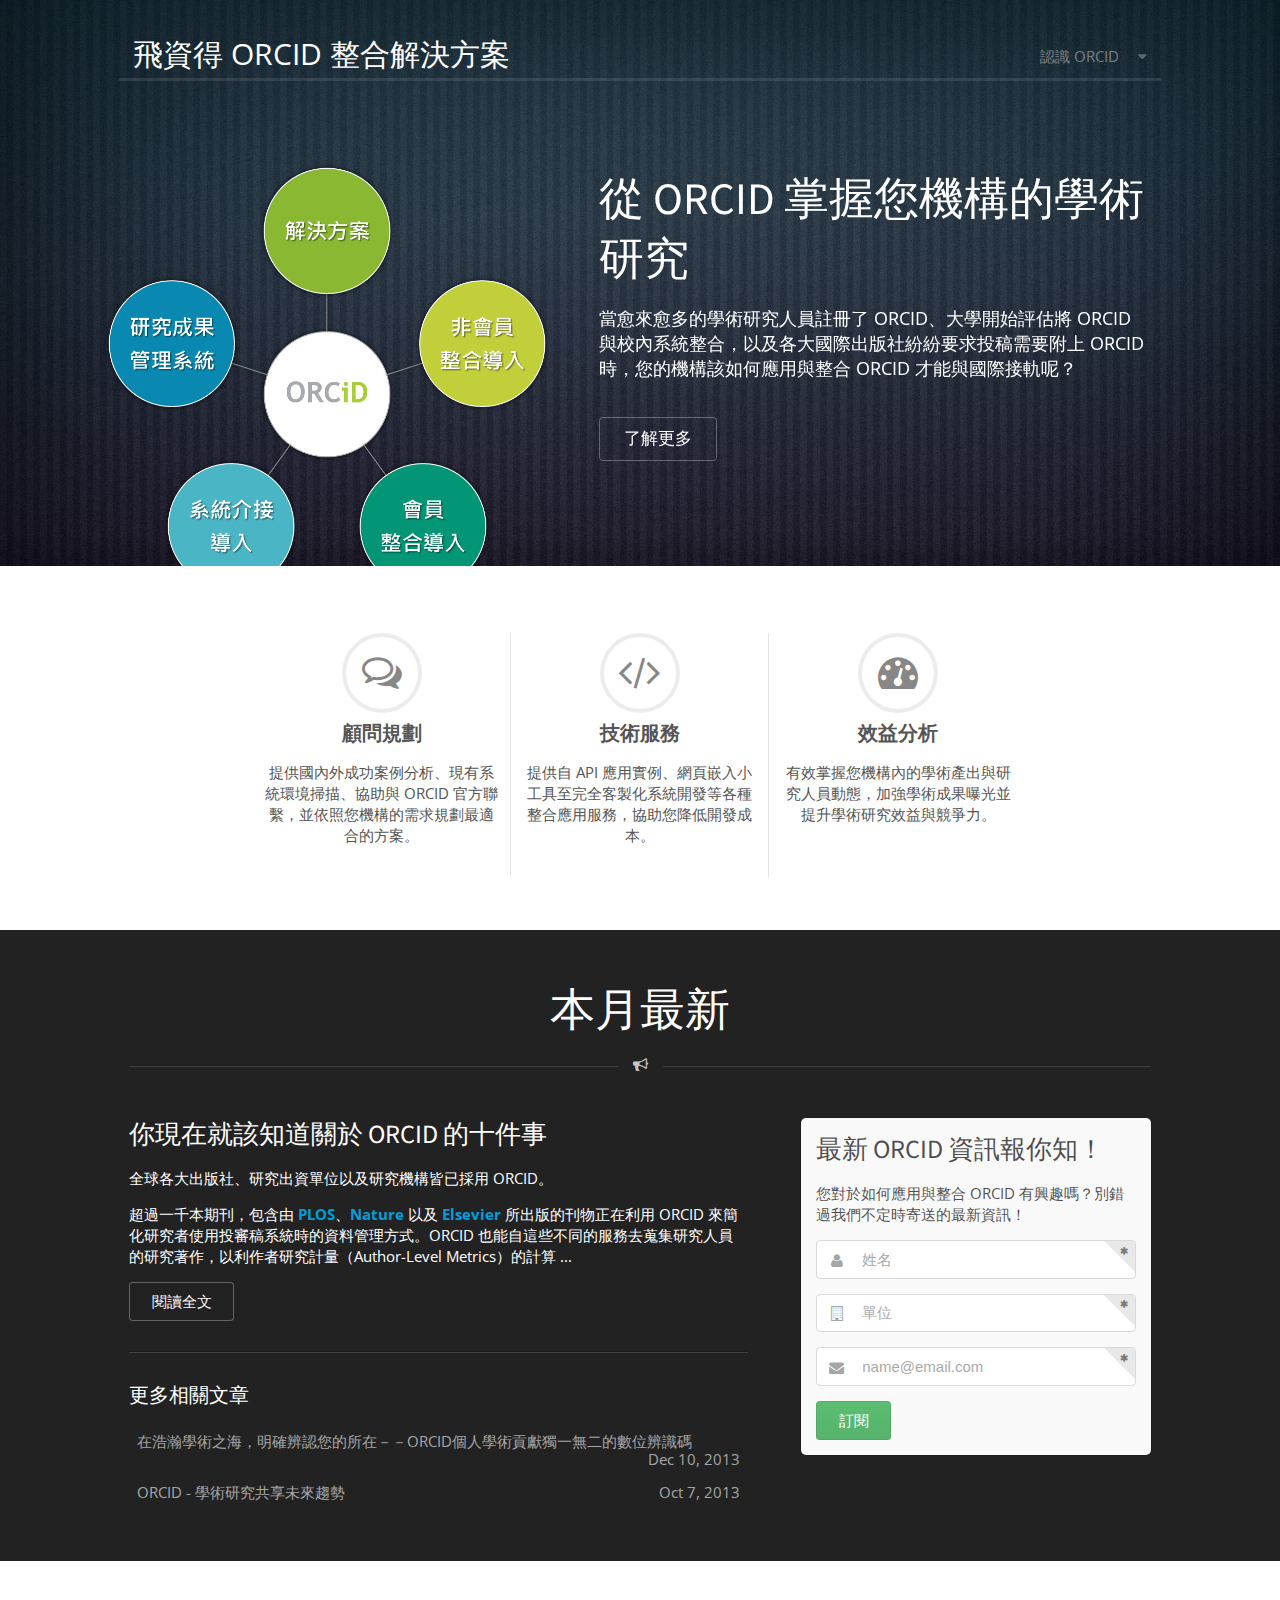
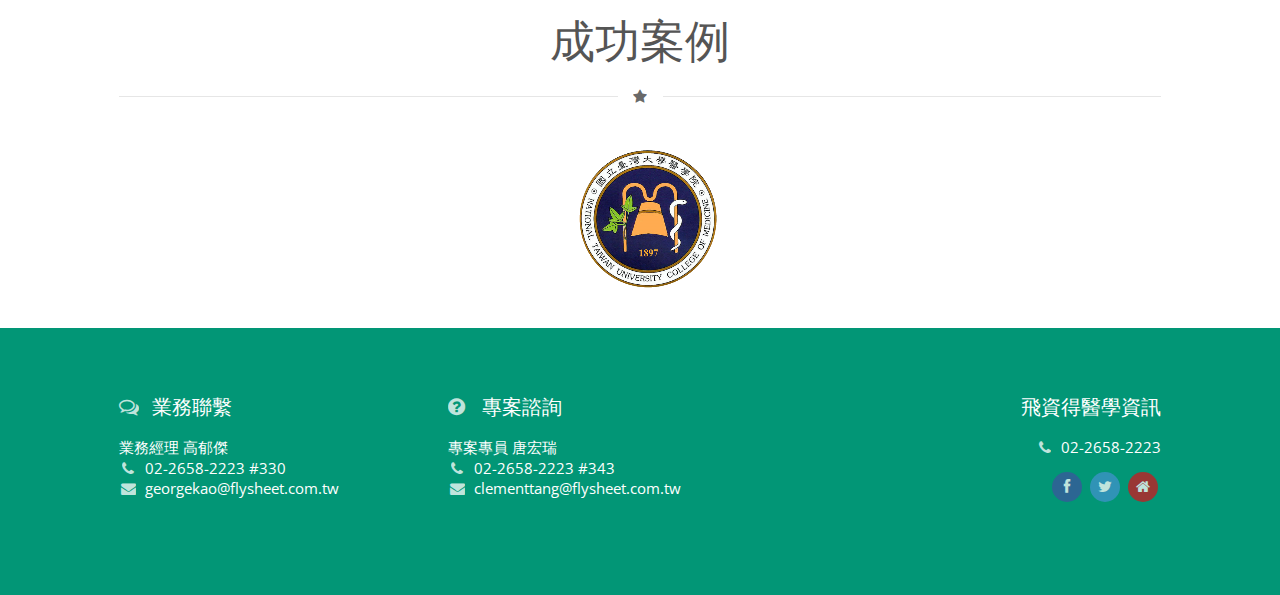
==== index.html @ cbe9beba "FlyMed ORCID Website v0.3.3" ====
<!DOCTYPE html>
<html>

<head>
<!-- Standard Meta -->
<meta charset="utf-8" />
<meta http-equiv="X-UA-Compatible" content="IE=edge,chrome=1" />
<meta name="viewport" content="width=device-width, initial-scale=1.0, maximum-scale=1.0">

<!-- Site Properities -->
<title>飛資得 ORCID 整合解決方案 | 飛資得醫學資訊</title>
<meta name="description" content="飛資得醫學提供輔導顧問與解決方案協助您的單位機構導入 ORCID，現在就與我們連繫！" />

<!-- Web Font -->
<link href='http://fonts.googleapis.com/css?family=Source+Sans+Pro:400,700|Open+Sans:300italic,400,300,700' rel='stylesheet' type='text/css'>

<!-- Styles -->
<link rel="stylesheet" type="text/css" href="css/semantic.css">
<link rel="stylesheet" type="text/css" href="css/homepage.css">

<!-- Javascript -->
<script src="http://cdnjs.cloudflare.com/ajax/libs/jquery/2.0.3/jquery.js"></script>
<script src="script/semantic.js"></script>
<script src="script/homepage.js"></script>
<script src="script/jquery.localScroll.min.js"></script>
<script src="script/jquery.scrollTo.min.js"></script>

<!-- Social Sharing Meta
================================================== -->
<!-- Schema.org markup for Google+ -->
<meta itemprop="name" content="首頁 - 飛資得 ORCID 整合解決方案 | 飛資得醫學資訊">
<meta itemprop="description" content="飛資得醫學提供輔導顧問與解決方案協助您的單位機構導入 ORCID，現在就與我們連繫！">
<meta itemprop="image" content="images/bg.jpg">

<!-- Twitter Card data -->
<meta name="twitter:card" content="summary">
<meta name="twitter:site" content="@FlysheetORCID">
<meta name="twitter:creator" content="@FlysheetMed">
<meta name="twitter:title" content="首頁 - 飛資得 ORCID 整合解決方案 | 飛資得醫學資訊">
<meta name="twitter:description" content="飛資得醫學提供輔導顧問與解決方案協助您的單位機構導入 ORCID，現在就與我們連繫！"><!-- 200 字元 -->
<meta name="twitter:image" content="images/bg.jpg">

<!-- Open Graph data -->
<meta property="og:title" content="首頁 - 飛資得 ORCID 整合解決方案 | 飛資得醫學資訊" />
<meta property="og:type" content="website" />
<meta property="og:url" content="http://http://orcid.flysheetmed.info/" />
<meta property="og:image" content="images/bg.jpg" />
<meta property="og:description" content="飛資得醫學提供輔導顧問與解決方案協助您的單位機構導入 ORCID，現在就與我們連繫！" />
<meta property="og:site_name" content="飛資得 ORCID 整合解決方案 | 飛資得醫學資訊" />
<meta property="profile:first_name" content="" />
<meta property="profile:last_name" content="" />
<meta property="fb:admins" content="" />

</head>

<body id="home">

	<!-- Top Section / Start -->
	<div class="ui inverted page grid masthead segment">
		<div class="column">

			<!-- Top Menu / Start -->
			<div class="inverted secondary pointing ui menu">

				<!-- Title -->
				<div class="header item"><h1>飛資得 ORCID 整合解決方案</h1></div>

				<!-- Menu / Start -->
				<div class="right menu">

					<!-- Mobile Menu -->
					<div class="ui top right pointing mobile dropdown link item">
					選單
						<i class="dropdown icon"></i>
						<div class="menu">
							<a class="item">Classes</a>
							<a class="item">Cocktail Hours</a>
							<a class="item">Community</a>
						</div>
					</div>

					<!-- Desktop Menu -->
					<!-- <a class="item">我們的服務</a> -->
					<!-- <a class="item">成功案例</a> -->

					<div class="ui dropdown link item">
					認識 ORCID
						<i class="dropdown icon"></i>
						<div class="menu">
							<a class="item" href="http://orcid.org/about/what-is-orcid">何謂 ORCID</a>
							<a class="item" href="http://orcid.org/about/community">ORCID 社群</a>
							<a class="item" href="http://orcid.org/about/membership">會員與服務</a>
							<a class="item" href="http://orcid.org/about/news">新聞</a>
							<a class="item" href="http://orcid.org/about/events">活動</a>
						</div>
					</div>
				</div>
				<!-- Menu / End -->

			</div>
			<!-- Top Menu / End -->

			<!-- Banner Image -->
			<img src="images/ORCID-FlyMed-Services.png" class="ui large image">

			<!-- Banner / Start -->
			<div class="ui hidden transition information">

				<!-- Banner Title -->
				<h1 class="ui inverted header">從 ORCID 掌握您機構的學術研究</h1>

				<!-- Banner Text -->
				<p>當愈來愈多的學術研究人員註冊了 ORCID、大學開始評估將 ORCID 與校內系統整合，以及各大國際出版社紛紛要求投稿需要附上 ORCID 時，您的機構該如何應用與整合 ORCID 才能與國際接軌呢？</p>
			
				<!-- Banner Button / Start -->
				<a href="#signup-section">
					<div class="large basic inverted animated fade ui button">
						<div class="visible content">了解更多</div>
						<div class="hidden content">本月最新</div>
					</div>
				</a>
				<!-- Banner Button / End -->

			</div>
			<!-- Banner / End -->

		</div>
	</div>
	<!-- Top Section / End -->

	<!-- Service Section / Start -->
	<div class="ui page grid overview segment">

		<!-- Empty Column for Layout -->
		<div class="ui two wide column"></div>

		<!-- Service Column / Start -->
		<div class="twelve wide column">
			<div class="ui three column center aligned stackable divided grid">

				<!-- Column 1 -->
				<div class="column">
					<div class="ui icon header">
						<i class="circular chat outline link icon"></i>
						顧問規劃 
					</div>
					<p>提供國內外成功案例分析、現有系統環境掃描、協助與 ORCID 官方聯繫，並依照您機構的需求規劃最適合的方案。</p>
					<!-- <p><a class="ui red right labeled icon button" href="#">案例分享 <i class="right long arrow icon"></i></a></p> -->
				</div>

				<!-- Column 2 -->
				<div class="column">
					<div class="ui icon header">
						<i class="circular code link icon"></i>
						技術服務
					</div>
					<p>提供自 API 應用實例、網頁嵌入小工具至完全客製化系統開發等各種整合應用服務，協助您降低開發成本。</p>
					<!-- <p><a class="ui red right labeled icon button" href="#">服務方案 <i class="right long arrow icon"></i></a></p> -->
				</div>

				<!-- Column 3 -->
				<div class="column">
					<div class="ui icon header">
						<i class="circular dashboard link icon"></i>
						效益分析
					</div>
					<p>有效掌握您機構內的學術產出與研究人員動態，加強學術成果曝光並提升學術研究效益與競爭力。</p>
					<!-- <p><a class="ui red right labeled icon button" href="#">檢視成果 <i class="right long arrow icon"></i></a></p> -->
				</div>

			</div>
		</div>
		<!-- Service Column / End -->
	</div>
	<!-- Service Section / End -->

	<!-- Signup Section / Started -->
	<div id="signup-section" class="ui inverted page grid stackable relaxed feature segment">

		<!-- Section Title -->
		<div class="row">
			<div class="column">
				<!-- Title -->
				<h1 class="center aligned ui header">本月最新</h1>
				<!-- Icon -->
				<div class="ui horizontal inverted divider"><i class="bullhorn inverted icon"></i></div>
			</div>
		</div>
		
		<!-- Section Content / Start -->
		<div class="row">

			<!-- Section Intro / Start -->
			<div class="ten wide column">

				<!-- Title -->
				<h2 class="ui header">你現在就該知道關於 ORCID 的十件事</h2>

				<!-- Text -->
				<p>全球各大出版社、研究出資單位以及研究機構皆已採用 ORCID。</p>
				<p>超過一千本期刊，包含由 <a href="http://blogs.plos.org/plos/2013/09/stay-unique-plos-introduces-orcid-identifiers/" alt="PLOS Blogs: Stay Unique – PLOS introduces ORCID Identifiers" title="PLOS Blogs: Stay Unique – PLOS introduces ORCID Identifiers" target="_blank">PLOS</a>、<a href="http://www.nature.com/press_releases/orcid.html" alt="Nature Publish Group: NPG integrates ORCID identifiers" title="Nature Publish Group: NPG integrates ORCID identifiers" target="_blank">Nature</a> 以及 <a href="http://www.elsevier.com/about/press-releases/science-and-technology/elsevier-joins-orcid-in-announcing-launch-of-orcid-registry" alt="Elsevier Press Release: Elsevier Joins ORCID in Announcing Launch of ORCID Registry" title="Elsevier Press Release: Elsevier Joins ORCID in Announcing Launch of ORCID Registry" target="_blank">Elsevier</a> 所出版的刊物正在利用 ORCID 來簡化研究者使用投審稿系統時的資料管理方式。ORCID 也能自這些不同的服務去蒐集研究人員的研究著作，以利作者研究計量（Author-Level Metrics）的計算 ...</p>

				<!-- Button -->
				<a href="http://ifii-enews.blogspot.tw/2014/05/orcid.html" alt="Library Watch: 你現在就該知道關於 ORCID 的十件事" title="Library Watch: 你現在就該知道關於 ORCID 的十件事">
					<div class="ui basic inverted animated button">
						<div class="visible content">閱讀全文</div>
						<div class="hidden content"><i class="right arrow icon"></i></div>
					</div>
				</a>

				<!-- Divider -->
				<div class="ui inverted section divider"></div>

				<!-- Sub Title -->
				<h3 class="ui header">更多相關文章</h3>

				<!-- Article List / Start -->
				<div class="ui inverted animated selection list">
					<a href="http://tul.blog.ntu.edu.tw/archives/10775" alt="臺大圖書館參考部落格: 在浩瀚學術之海，明確辨認您的所在－－ORCID個人學術貢獻獨一無二的數位辨識碼" title="臺大圖書館參考部落格: 在浩瀚學術之海，明確辨認您的所在－－ORCID個人學術貢獻獨一無二的數位辨識碼">
						<div class="item">
							在浩瀚學術之海，明確辨認您的所在－－ORCID個人學術貢獻獨一無二的數位辨識碼
							<div class="right floated">Dec 10, 2013</div>
						</div>
					</a>
					<a href="http://ifii-enews.blogspot.tw/2013/10/orcid.html" alt="Library Watch: ORCID - 學術研究共享未來趨勢" title="Library Watch: ORCID - 學術研究共享未來趨勢">
						<div class="item">
							ORCID - 學術研究共享未來趨勢
							<div class="right floated">Oct 7, 2013</div>
						</div>
					</a>
				</div>
				<!-- Article List / End -->
			</div>
			<!-- Section Intro / End -->

			<!-- Validation for Signup Form / Start -->
			<script type="text/javascript">
				$(document).ready(function () {
				    $('.ui.dropdown').dropdown();

				    $('.ui.form').form({
				        NAME: {
				            identifier: 'NAME',
				            rules: [{
				                type: 'empty',
				                prompt: '請填寫您的姓名'
				            }]
				        },
				        ORG: {
				            identifier: 'ORG',
				            rules: [{
				                type: 'empty',
				                prompt: '請填寫您的單位'
				            }]
				        },
				        EMAIL: {
				            identifier: 'EMAIL',
				            rules: [{
				                type: 'empty',
				                prompt: '請填寫您的 EMAIL'
				            }, {
								type   : 'email',
								prompt : '請填寫有效的 EMAIL'
							}]
				        }
				    }, {
				        inline: true,
				        on: 'blur',
				        transition: 'fade down'
				    });
				});
			</script>
			<!-- Validation for Signup Form / End -->

			<!-- Signup Form / Start -->
			<div class="six wide column">
				<div id="mc_embed_signup" class="ui secondary form segment">

					<!-- MailChimp Signup Form Integration / Start -->
					<form action="http://flysheetmed.us8.list-manage.com/subscribe/post?u=9ddb7ede3b89b27501c8aef71&amp;id=2491e63f61" method="post" id="mc-embedded-subscribe-form" name="mc-embedded-subscribe-form" class="validate" target="_blank" novalidate>

					<!-- Form Title -->
					<h2 class="ui header">最新 ORCID 資訊報你知！</h2>

					<!-- Form Text -->
					<p>您對於如何應用與整合 ORCID 有興趣嗎？別錯過我們不定時寄送的最新資訊！</p>

					<!-- Form Field -->
					<div class="field">
						<div class="ui left labeled icon input">
							<input id="NAME" type="text" name="NAME" placeholder="姓名">
							<i class="user icon"></i>
							<div class="ui corner label">
								<i class="icon asterisk"></i>
							</div>
						</div>
					</div>

					<div class="field">
						<div class="ui left labeled icon input">
							<input id="ORG" type="text" name="ORG" placeholder="單位">
							<i class="building icon"></i>
							<div class="ui corner label">
								<i class="icon asterisk"></i>
							</div>
						</div>
					</div>

					<div class="field">
						<div class="ui left labeled icon input">
							<input id="email" name="EMAIL" value="" type="email" placeholder="name@email.com">
							<i class="mail icon"></i>
							<div class="ui corner label">
								<i class="icon asterisk"></i>
							</div>
						</div>
					</div>

					<div class="field">
						<!-- For Bot Signups / Start -->
						<div id="mce-responses" class="clear">
							<div class="response" id="mce-error-response" style="display:none"></div>
							<div class="response" id="mce-success-response" style="display:none"></div>
						</div>
						<!-- For Bot Signups / End -->
					</div>

					<input id="mc-embedded-subscribe" class="ui green submit button" type="submit" value="訂閱" name="subscribe" style="">

					</form>
					<!-- MailChimp Signup Form Integration / End -->

					<!-- Error Message -->
					<div class="ui error message"><i class="warning icon"></i> 請您填寫正確資料再送出</div>

				</div>
			</div>
			<!-- Signup Form / End -->

		</div>
		<!-- Section Content / End -->

	</div>
	<!-- Signup Section / Ends -->

	<!-- Showcase Section / Start -->
	<div class="ui page grid stackable segment">

		<!-- Showcase Title / Start -->
		<div class="row">
			<div class="column">
				<!-- Title -->
				<h1 class="center aligned ui header">成功案例</h1>
				<!-- Icon -->
				<div class="ui horizontal divider"><i class="star icon"></i></div>
			</div>
		</div>
		<!-- Showcase Title / End -->

		<!-- Showcase Logo / Start -->
		<div class="center seven column aligned row">
			<div class="column">
				<div class="ui fade reveal">
					<img class="visible content" src="images/ntucm-logo.png">
					<img class="hidden content ui image circular" src="images/ntucm-logo.png">
				</div>
			</div>
		</div>
		<!-- Showcase Logo / End -->

	</div>
	<!-- Showcase Section / End -->

	<!-- Footer Section / Start -->
	<div class="ui inverted flymed page grid segment">

		<!-- Sitemap / Start -->
		<div class="ten wide column">
 			<div class="ui two column stackable grid">
				<div class="column">
					<div class="ui header"><i class="chat outline icon"></i> 業務聯繫</div>
					<p> 業務經理 高郁傑<br>
					<i class="phone icon"></i> 02-2658-2223 #330<br>
					<i class="mail icon"></i> georgekao@flysheet.com.tw</p>
				</div>
				<div class="column">
					<div class="ui header"><i class="help icon"></i> 專案諮詢</div>
					<p> 專案專員 唐宏瑞<br>
					<i class="phone icon"></i> 02-2658-2223 #343<br>
					<i class="mail icon"></i> clementtang@flysheet.com.tw</p>
				</div>
			</div> 
		</div>
		<!-- Sitemap / End -->

		<!-- Contact Information / Start -->
		<div class="six wide right floated aligned column">
			<h3 class="ui header">飛資得醫學資訊</h3>
			<p><i class="phone icon"></i> 02-2658-2223</p>
			<p>
				<a href="http://goo.gl/AtaUXv" target="_blank" alt="facebook 粉絲專頁" title="facebook 粉絲專頁"><i class="facebook icon inverted circular"></i></a>
				<a href="http://goo.gl/1p3MLB" target="_blank" alt="Twitter" title="Twitter"><i class="twitter icon inverted circular"></i></a>
				<a href="http://goo.gl/CNJtfi" target="_blank" alt="官方網站" title="官方網站"><i class="home icon inverted circular"></i></a>
			</p>
		</div>
		<!-- Contact information / End -->

	</div>
	<!-- Footer Section / End -->

</body>

<!-- Google Tag Manager / Start -->
<noscript><iframe src="//www.googletagmanager.com/ns.html?id=GTM-NS4PG6"
height="0" width="0" style="display:none;visibility:hidden"></iframe></noscript>
<script>(function(w,d,s,l,i){w[l]=w[l]||[];w[l].push({'gtm.start':
new Date().getTime(),event:'gtm.js'});var f=d.getElementsByTagName(s)[0],
j=d.createElement(s),dl=l!='dataLayer'?'&l='+l:'';j.async=true;j.src=
'//www.googletagmanager.com/gtm.js?id='+i+dl;f.parentNode.insertBefore(j,f);
})(window,document,'script','dataLayer','GTM-NS4PG6');</script>
<!-- Google Tag Manager / End -->

</html>
---- css/homepage.css ----
/*******************************
            Global
*******************************/

html,
body {
  font-size: 15px;
  height: 100%;
}

body {
  font-family: "Open Sans", "HelveticaNeue", "Helvetica Neue", Helvetica, Arial, "Microsoft JhengHei", sans-serif;
  background: #FFFFFF;
  margin: 0px;
  padding: 0px;
  color: #555555;
  text-rendering: optimizeLegibility;
  min-width: 320px;
}

/*******************************
           Menu Variations
*******************************/
/*-------------------
       Colors
--------------------*/
.ui.menu .flymed.active.item,
.ui.flymed.menu .active.item {
  border-color: #029676 !important;
  color: #029676 !important;
}
/*--------------
 Inverted Colors
---------------*/
/*--- Inverted Colors  ---*/
.ui.inverted.flymed.menu {
  background-color: #029676;
}
.ui.inverted.flymed.pointing.menu .active.item:after {
  background-color: #029676;
}

/*******************************
          Basic Icon Variations
*******************************/
/*-------------------
       Colors
--------------------*/
i.flymed.basic.icon {
  color: #029676 !important;
}
/*-------------------
   Inverted Colors
--------------------*/
i.inverted.flymed.basic.icon {
  background-color: #029676 !important;
  color: #FFFFFF !important;
}

/*******************************
            Button Variations
*******************************/
/*-------------------
       Colors
--------------------*/
/*--- flymed ---*/
.ui.flymed.buttons .button,
.ui.flymed.button {
  background-color: #029676;
  color: #FFFFFF;
}
.ui.flymed.buttons .button:hover,
.ui.flymed.button:hover,
.ui.flymed.buttons .active.button,
.ui.flymed.button.active {
  background-color: #009A93;
  color: #FFFFFF;
}
.ui.flymed.buttons .button:active,
.ui.flymed.button:active {
  background-color: #00847E;
  color: #FFFFFF;
}

/*******************************
            Header Variations
*******************************/
/*-------------------
       Colors
--------------------*/
.ui.flymed.dividing.header {
  border-bottom: 3px solid #029676;
}
/*-------------------
   Inverted Colors
--------------------*/
.ui.inverted.flymed.header {
  background-color: #029676 !important;
  color: #FFFFFF !important;
}

/*******************************
            Ivon Variations
*******************************/
/*-------------------
       Colors
--------------------*/
i.flymed.icon {
  color: #029676 !important;
}
/*-------------------
   Inverted Colors
--------------------*/
i.inverted.flymed.icon {
  background-color: #029676 !important;
  color: #FFFFFF !important;
}

/*******************************
            Label Variations
*******************************/
/*-------------------
       Colors
--------------------*/
/*--- flymed ---*/
.ui.flymed.labels .label,
.ui.flymed.label {
  background-color: #029676 !important;
  border-color: #029676 !important;
  color: #FFFFFF !important;
}
.ui.labels .flymed.label:before,
.ui.flymed.labels .label:before,
.ui.flymed.label:before {
  background-color: #029676 !important;
}
/* Hover */
a.ui.flymed.labels .label:hover,
.ui.flymed.labels a.label:hover,
a.ui.flymed.label:hover {
  background-color: #009A93 !important;
  border-color: #009A93 !important;
  color: #FFFFFF !important;
}
.ui.labels a.flymed.label:hover:before,
.ui.flymed.labels a.label:hover:before,
a.ui.flymed.label:hover:before {
  background-color: #009A93 !important;
}
/* Corner */
.ui.flymed.corner.label,
.ui.flymed.corner.label:hover {
  background-color: transparent !important;
}
/* Ribbon */
.ui.flymed.ribbon.label {
  border-color: #009A93 !important;
}

/*******************************
         Progress Bar Variations
*******************************/
/*--------------
     Colors
---------------*/
.ui.flymed.progress .bar {
  background-color: #029676;
}

/*******************************
            Segment Variations
*******************************/
/*-------------------
       Colors
--------------------*/
.ui.flymed.segment {
  border-top: 0.2em solid #029676;
}
/*-------------------
   Inverted Colors
--------------------*/
.ui.inverted.flymed.segment {
  background-color: #029676 !important;
  color: #FFFFFF !important;
}

/*******************************
          UI Overrides
*******************************/

.ui.header {
  font-family: 'Source Sans Pro', "HelveticaNeue", "Helvetica Neue", Helvetica, Arial, "Microsoft JhengHei", sans-serif;
}

.header h1 {
  margin-top: 0px;
  margin-bottom: 0px;
}

.ui.header,
h1,
h2 {
  font-weight: normal !important;
}

h1.ui.header {
  font-size: 3em;
}

h4.ui.header,
h5.ui.header,
.ui.icon.header {
  font-weight: bold !important;
}

.ui.button {
  font-weight: normal;
  text-decoration: none;
}

a {
  color: #009FDA;
  text-decoration: none;
  -webkit-transition: color 0.3s ease;
  -moz-transition: color 0.3s ease;
  transition: color 0.3s ease;
}

a:hover {
  color: #00BAFF;
}

p a {
  font-weight: bold;
}

/*-------------------
       Social
--------------------*/
/* Facebook */
i.facebook.icon {
  background-color: #3B579D;
  color: #FFFFFF;
}
i.facebook.icon:hover {
  background-color: #3A59A9;
  color: #FFFFFF;
}
/* Twitter */
i.twitter.icon {
  background-color: #4092CC;
  color: #FFFFFF;
}
i.twitter.icon:hover {
  background-color: #399ADE;
  color: #FFFFFF;
}
/* Homepage */
i.home.icon {
  background-color: #CC181E;
  color: #FFFFFF;
}
i.home.icon:hover {
  background-color: #DF0209;
  color: #FFFFFF;
}

/*******************************
            Global
*******************************/

.menu .right.menu > .mobile.item {
  display: none;
}

.menu .right.menu {
  margin-top: 10px;
}

.ui.page.grid.segment {
  padding-top: 3.5rem;
  padding-bottom: 3.5rem;
}

.masthead.segment {
  background-image: url(../images/bg.jpg);
  -webkit-background-size: cover;
  background-size: cover;
  margin: 0em;
  padding-top: 2rem !important;
  padding-bottom: 6rem !important;
  overflow: hidden;
  -webkit-box-shadow: 0 -20px 10px 0 rgba(0, 0, 0, 0.1) inset !important;
  box-shadow: 0 -20px 10px 0 rgba(0, 0, 0, 0.1) inset !important;
}

.masthead.segment .column {
  position: relative;
}

.masthead.segment .information {
  margin: 6em 1em 1em 480px;
}

.masthead.segment .information p {
  max-width: 600px;
  margin: 0em 0px 2em 0em;
  font-size: 1.2em;
}

.masthead.segment h1.ui.header .sub {
  font-size: 0.7em;
}

.masthead.segment .image {
  position: absolute;
  left: 0%;
  bottom: -120px;
}

.overview .divided.grid .header + p {
  min-height: 100px;
}

.ui.shape .icon,
.link.list .icon {
  margin: 0em;
  padding: 0em;
}

.ui.cube.shape .side {
  background-color: transparent;
}

/*******************************
          Responsive
*******************************/

/* Mobile Only */

@media only screen and (max-width : 768px) {

  .ui.page.grid.segment {
    padding-top: 2rem;
    padding-bottom: 2rem;
  }

  .menu .right.menu > .item {
    display: none;
  }

  .menu .right.menu > .mobile.item {
    display: block;
  }

  h1.ui.header {
    font-size: 1.5em;
  }

  .masthead.segment {
    -webkit-background-size: auto;
    background-size: auto;
    padding-bottom: 6rem !important;
  }

  .masthead.segment .information {
    margin-left: 270px;
  }

  .masthead.segment .image {
    bottom: -105px;
    width: 260px;
  }

  .masthead.segment .button {
    font-size: 1rem;
  }

  .overview .divided.grid .header .icon {
    font-size: 1.5em;
  }

  .overview .divided.grid .header + p {
    min-height: 0px;
  }

  .masthead.segment .column {
    font-size: 0.7rem;
  }

  .masthead.segment .column p {
    display: none;
  }

  .selection.list .right.floated {
    display: none;
  }
}

@media only screen and (max-width : 1000px) {

}
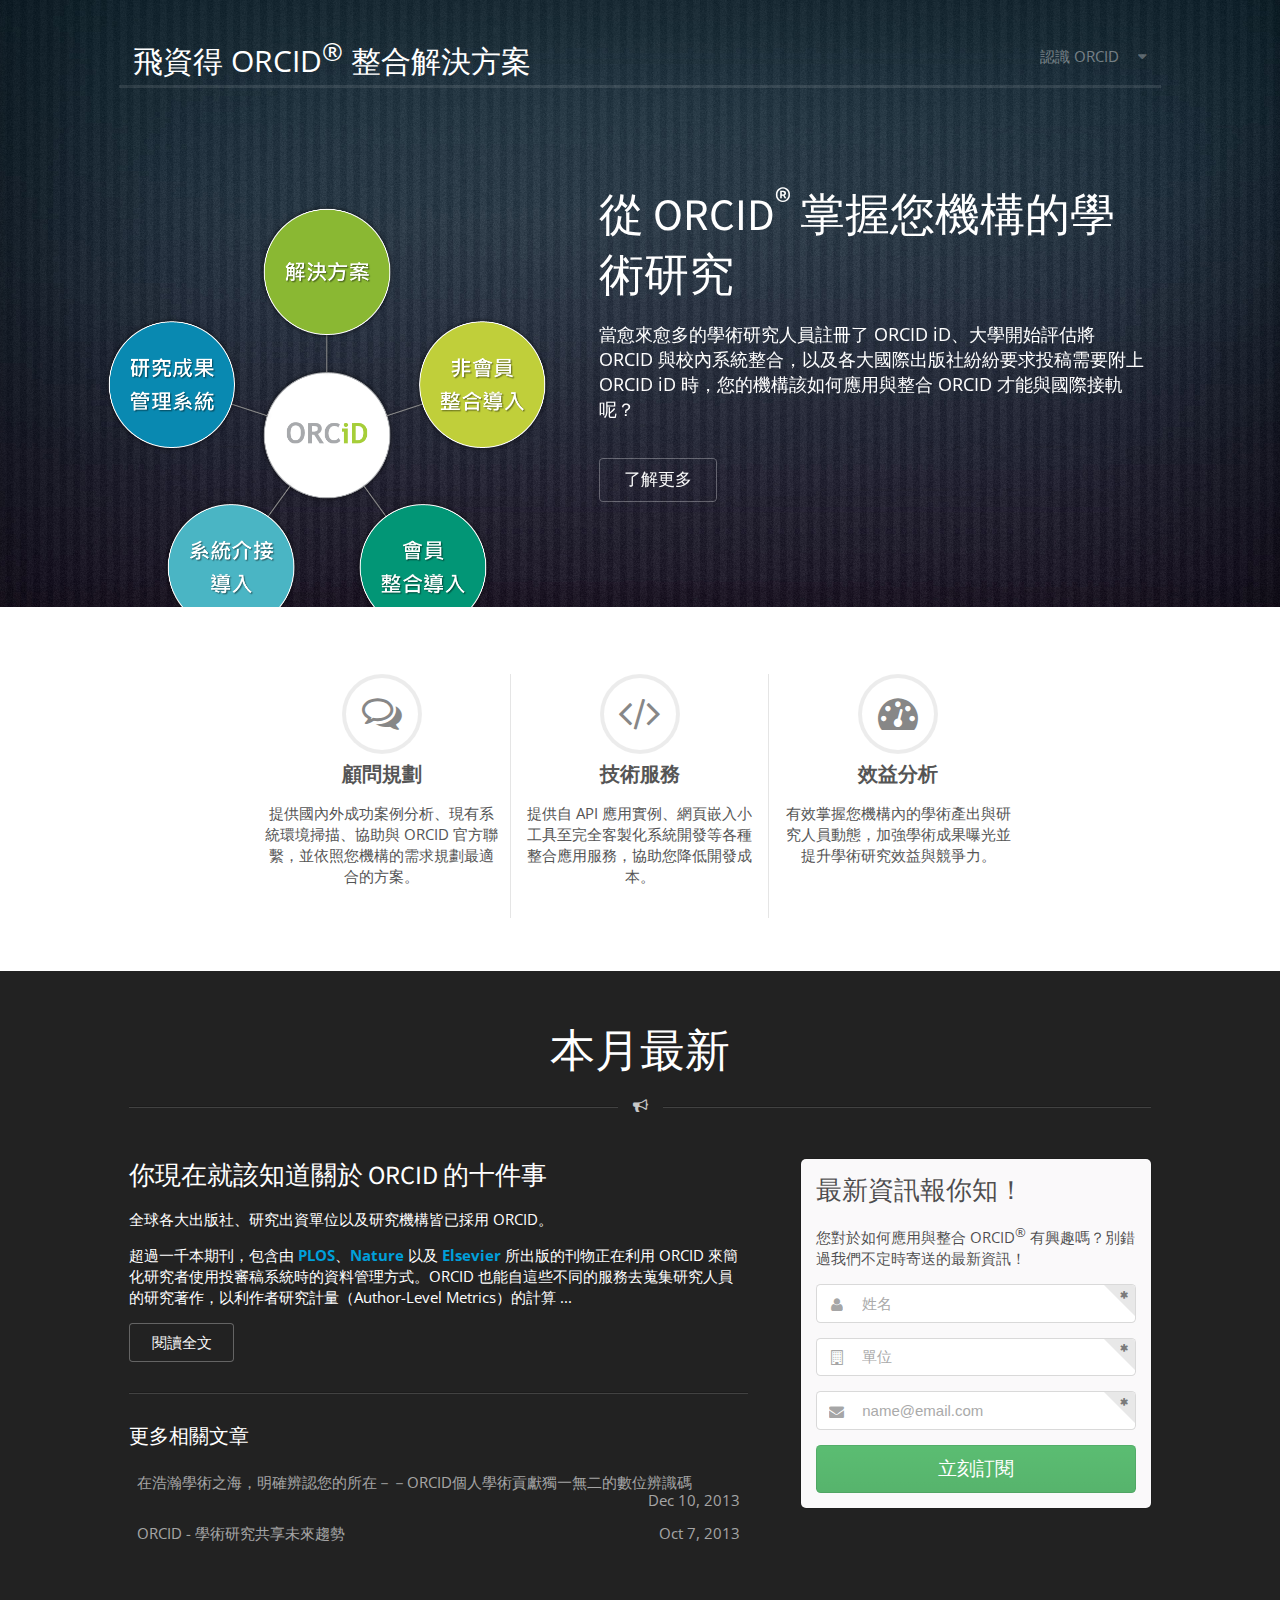
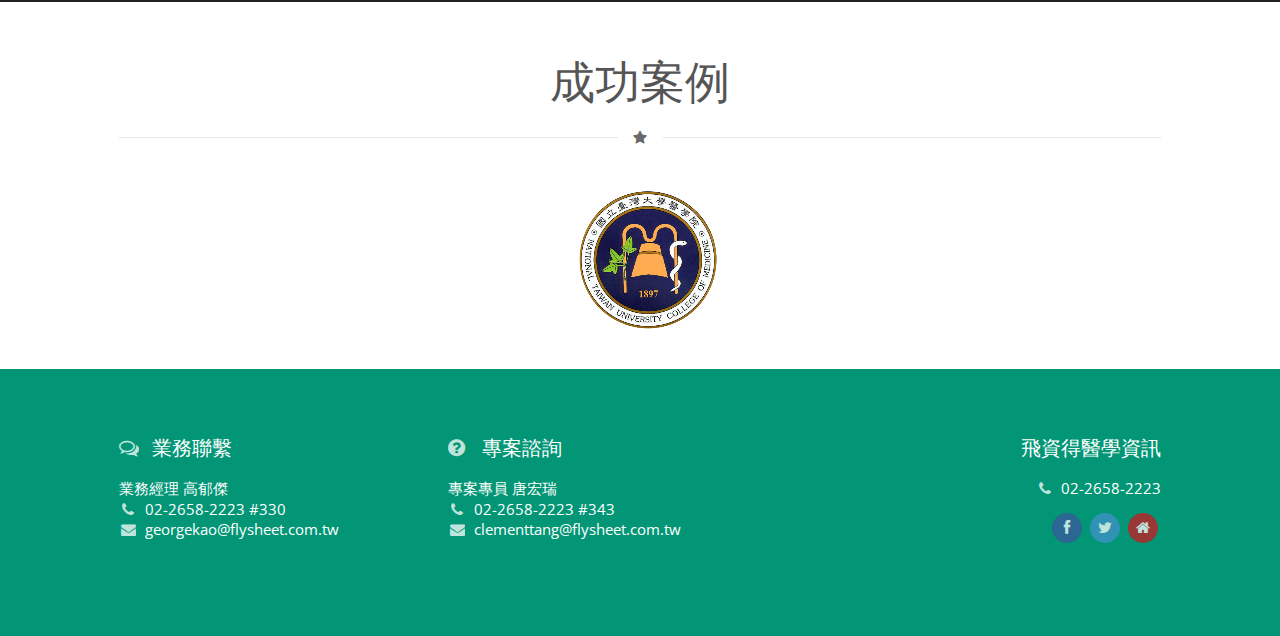
==== commit 2b484dbf: "FlyMed ORCID Website v0.3.8" ====
--- a/index.html
+++ b/index.html
@@ -9,7 +9,7 @@
 
 <!-- Site Properities -->
 <title>飛資得 ORCID 整合解決方案 | 飛資得醫學資訊</title>
-<meta name="description" content="飛資得醫學提供輔導顧問與解決方案協助您的單位機構導入 ORCID，現在就與我們連繫！" />
+<meta name="description" content="飛資得醫學提供輔導顧問與解決方案協助您的單位機構導入 ORCID<sup>&reg;</sup>，現在就與我們連繫！" />
 
 <!-- Web Font -->
 <link href='http://fonts.googleapis.com/css?family=Source+Sans+Pro:400,700|Open+Sans:300italic,400,300,700' rel='stylesheet' type='text/css'>
@@ -28,25 +28,25 @@
 <!-- Social Sharing Meta
 ================================================== -->
 <!-- Schema.org markup for Google+ -->
-<meta itemprop="name" content="首頁 - 飛資得 ORCID 整合解決方案 | 飛資得醫學資訊">
-<meta itemprop="description" content="飛資得醫學提供輔導顧問與解決方案協助您的單位機構導入 ORCID，現在就與我們連繫！">
-<meta itemprop="image" content="images/bg.jpg">
+<meta itemprop="name" content="首頁 - 飛資得 ORCID<sup>&reg;</sup> 整合解決方案 | 飛資得醫學資訊">
+<meta itemprop="description" content="飛資得醫學提供輔導顧問與解決方案協助您的單位機構導入 ORCID<sup>&reg;</sup>，現在就與我們連繫！">
+<meta itemprop="image" content="http://orcid.flysheetmed.info/images/ORCID-FlyMed-Services.png">
 
 <!-- Twitter Card data -->
 <meta name="twitter:card" content="summary">
 <meta name="twitter:site" content="@FlysheetORCID">
 <meta name="twitter:creator" content="@FlysheetMed">
-<meta name="twitter:title" content="首頁 - 飛資得 ORCID 整合解決方案 | 飛資得醫學資訊">
-<meta name="twitter:description" content="飛資得醫學提供輔導顧問與解決方案協助您的單位機構導入 ORCID，現在就與我們連繫！"><!-- 200 字元 -->
-<meta name="twitter:image" content="images/bg.jpg">
+<meta name="twitter:title" content="首頁 - 飛資得 ORCID<sup>&reg;</sup> 整合解決方案 | 飛資得醫學資訊">
+<meta name="twitter:description" content="飛資得醫學提供輔導顧問與解決方案協助您的單位機構導入 ORCID<sup>&reg;</sup>，現在就與我們連繫！"><!-- 200 字元 -->
+<meta name="twitter:image" content="http://orcid.flysheetmed.info/images/ORCID-FlyMed-Services.png">
 
 <!-- Open Graph data -->
-<meta property="og:title" content="首頁 - 飛資得 ORCID 整合解決方案 | 飛資得醫學資訊" />
+<meta property="og:title" content="首頁 - 飛資得 ORCID<sup>&reg;</sup> 整合解決方案 | 飛資得醫學資訊" />
 <meta property="og:type" content="website" />
-<meta property="og:url" content="http://http://orcid.flysheetmed.info/" />
-<meta property="og:image" content="images/bg.jpg" />
-<meta property="og:description" content="飛資得醫學提供輔導顧問與解決方案協助您的單位機構導入 ORCID，現在就與我們連繫！" />
-<meta property="og:site_name" content="飛資得 ORCID 整合解決方案 | 飛資得醫學資訊" />
+<meta property="og:url" content="http://orcid.flysheetmed.info/index.html" />
+<meta property="og:image" content="http://orcid.flysheetmed.info/images/ORCID-FlyMed-Services.png" />
+<meta property="og:description" content="飛資得醫學提供輔導顧問與解決方案協助您的單位機構導入 ORCID<sup>&reg;</sup>，現在就與我們連繫！" />
+<meta property="og:site_name" content="飛資得 ORCID<sup>&reg;</sup> 整合解決方案 | 飛資得醫學資訊" />
 <meta property="profile:first_name" content="" />
 <meta property="profile:last_name" content="" />
 <meta property="fb:admins" content="" />
@@ -63,19 +63,21 @@
 			<div class="inverted secondary pointing ui menu">
 
 				<!-- Title -->
-				<div class="header item"><h1>飛資得 ORCID 整合解決方案</h1></div>
+				<div class="header item"><h1>飛資得 ORCID<sup>&reg;</sup> 整合解決方案</h1></div>
 
 				<!-- Menu / Start -->
 				<div class="right menu">
 
 					<!-- Mobile Menu -->
 					<div class="ui top right pointing mobile dropdown link item">
-					選單
+					認識 ORCID
 						<i class="dropdown icon"></i>
 						<div class="menu">
-							<a class="item">Classes</a>
-							<a class="item">Cocktail Hours</a>
-							<a class="item">Community</a>
+							<a class="item" href="http://orcid.org/about/what-is-orcid">何謂 ORCID</a>
+							<a class="item" href="http://orcid.org/about/community">ORCID 社群</a>
+							<a class="item" href="http://orcid.org/about/membership">會員與服務</a>
+							<a class="item" href="http://orcid.org/about/news">新聞</a>
+							<a class="item" href="http://orcid.org/about/events">活動</a>
 						</div>
 					</div>
 
@@ -107,10 +109,10 @@
 			<div class="ui hidden transition information">
 
 				<!-- Banner Title -->
-				<h1 class="ui inverted header">從 ORCID 掌握您機構的學術研究</h1>
+				<h1 class="ui inverted header">從 ORCID<sup>&reg;</sup> 掌握您機構的學術研究</h1>
 
 				<!-- Banner Text -->
-				<p>當愈來愈多的學術研究人員註冊了 ORCID、大學開始評估將 ORCID 與校內系統整合，以及各大國際出版社紛紛要求投稿需要附上 ORCID 時，您的機構該如何應用與整合 ORCID 才能與國際接軌呢？</p>
+				<p>當愈來愈多的學術研究人員註冊了 ORCID iD、大學開始評估將 ORCID 與校內系統整合，以及各大國際出版社紛紛要求投稿需要附上 ORCID iD 時，您的機構該如何應用與整合 ORCID 才能與國際接軌呢？</p>
 			
 				<!-- Banner Button / Start -->
 				<a href="#signup-section">
@@ -280,10 +282,10 @@
 					<form action="http://flysheetmed.us8.list-manage.com/subscribe/post?u=9ddb7ede3b89b27501c8aef71&amp;id=2491e63f61" method="post" id="mc-embedded-subscribe-form" name="mc-embedded-subscribe-form" class="validate" target="_blank" novalidate>
 
 					<!-- Form Title -->
-					<h2 class="ui header">最新 ORCID 資訊報你知！</h2>
+					<h2 class="ui header">最新資訊報你知！</h2>
 
 					<!-- Form Text -->
-					<p>您對於如何應用與整合 ORCID 有興趣嗎？別錯過我們不定時寄送的最新資訊！</p>
+					<p>您對於如何應用與整合 ORCID<sup>&reg;</sup> 有興趣嗎？別錯過我們不定時寄送的最新資訊！</p>
 
 					<!-- Form Field -->
 					<div class="field">
@@ -325,7 +327,7 @@
 						<!-- For Bot Signups / End -->
 					</div>
 
-					<input id="mc-embedded-subscribe" class="ui green submit button" type="submit" value="訂閱" name="subscribe" style="">
+					<input id="mc-embedded-subscribe" class="fluid ui green submit big button" type="submit" value="立刻訂閱" name="subscribe" style="">
 
 					</form>
 					<!-- MailChimp Signup Form Integration / End -->
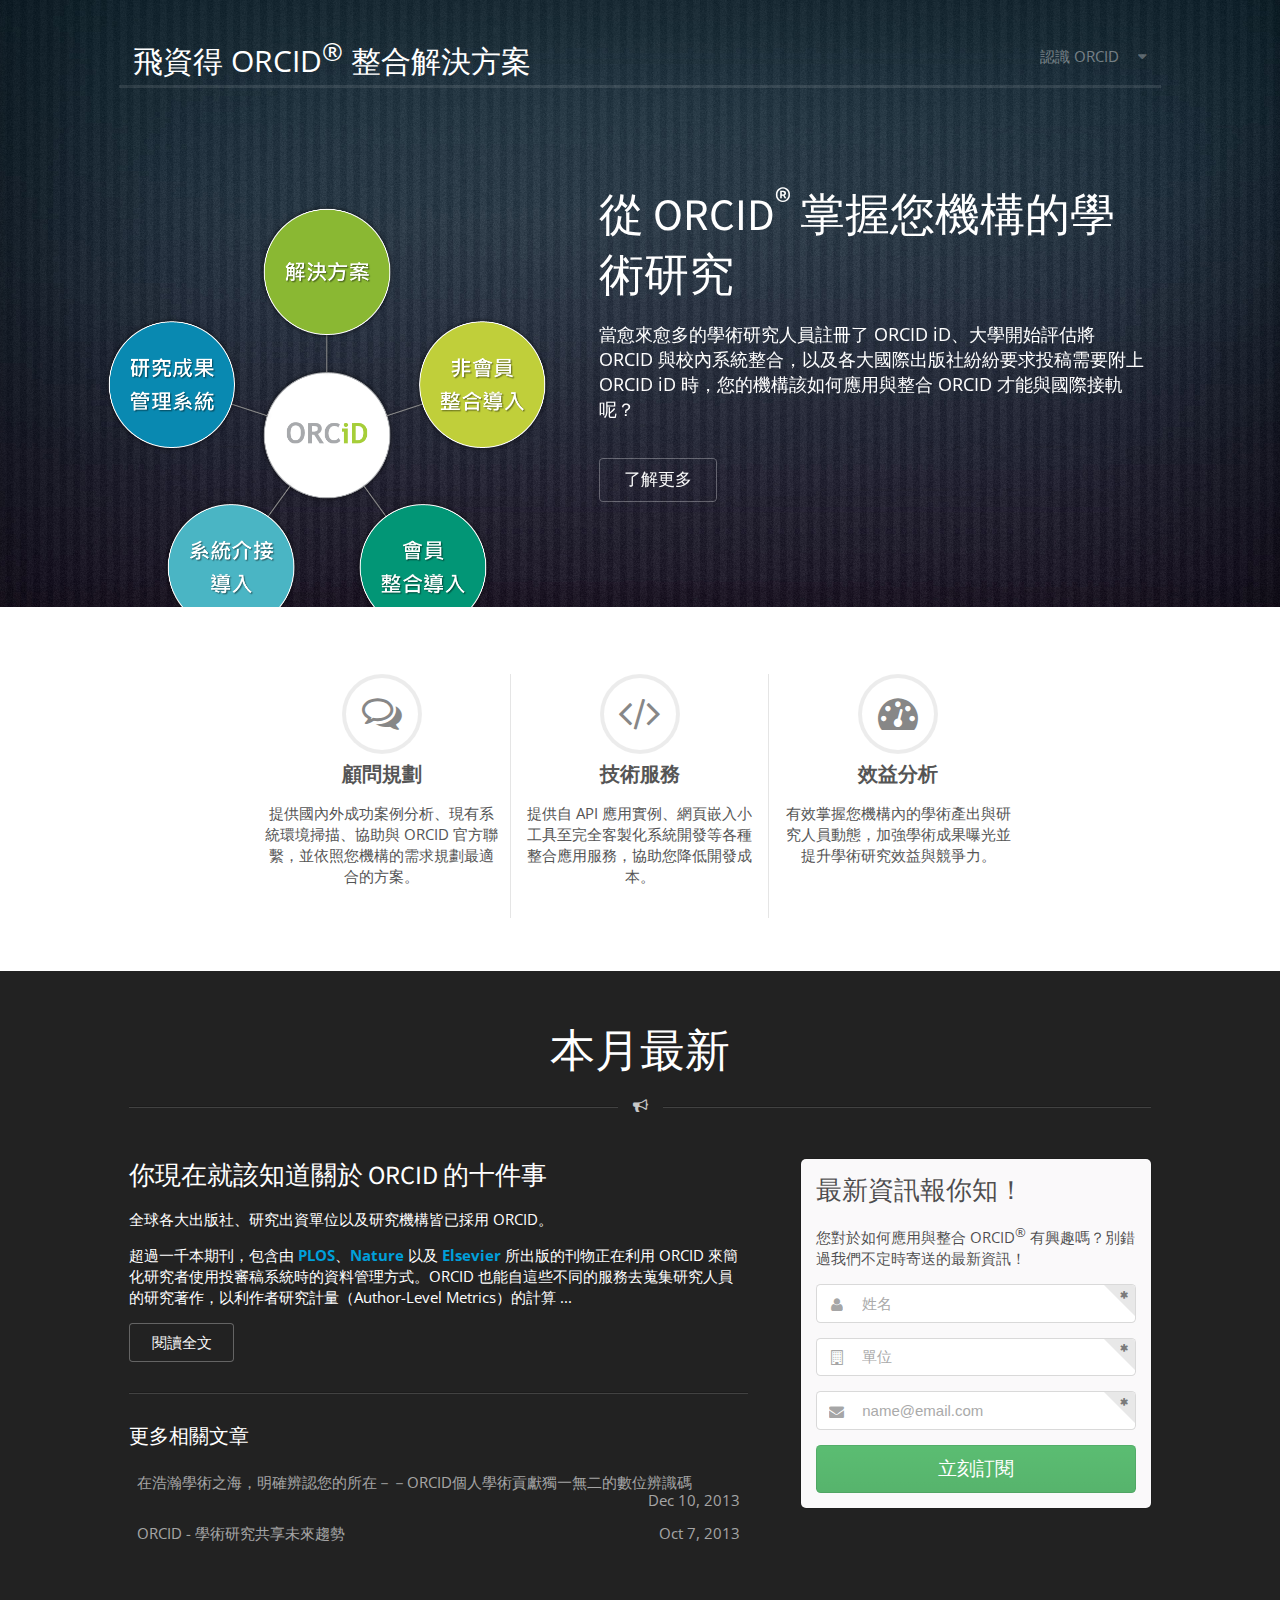
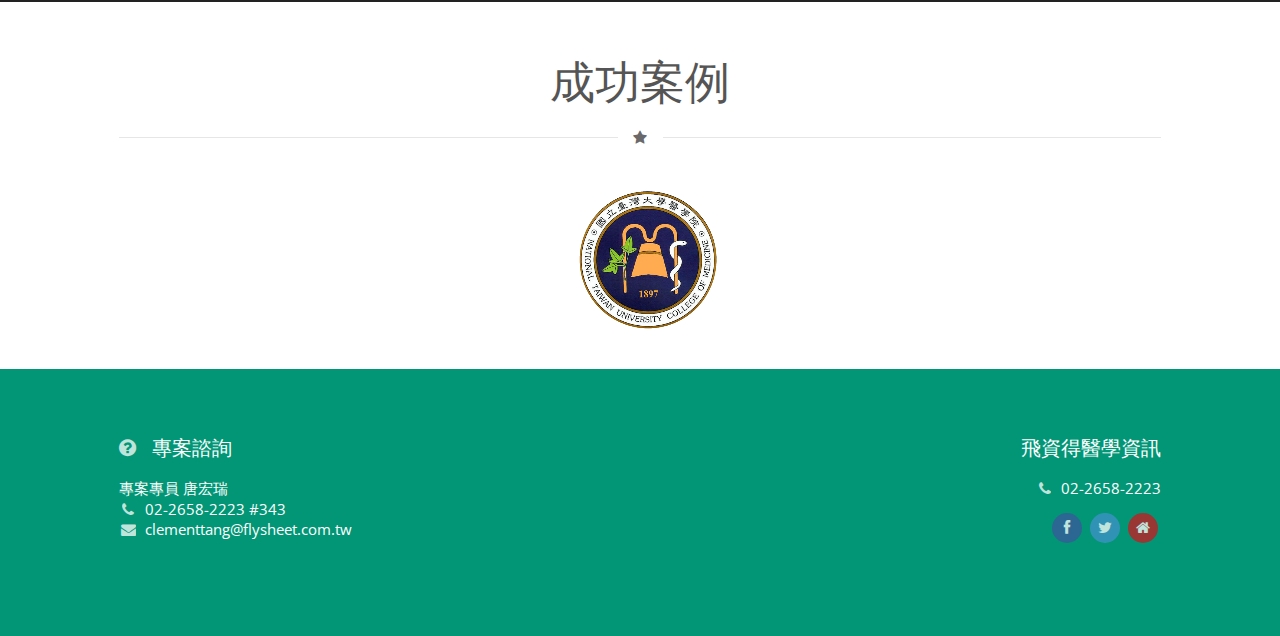
==== commit 168e70fb: "FlyMed ORCID Website v0.3.9" ====
--- a/index.html
+++ b/index.html
@@ -380,14 +380,8 @@
 		<div class="ten wide column">
  			<div class="ui two column stackable grid">
 				<div class="column">
-					<div class="ui header"><i class="chat outline icon"></i> 業務聯繫</div>
-					<p> 業務經理 高郁傑<br>
-					<i class="phone icon"></i> 02-2658-2223 #330<br>
-					<i class="mail icon"></i> georgekao@flysheet.com.tw</p>
-				</div>
-				<div class="column">
 					<div class="ui header"><i class="help icon"></i> 專案諮詢</div>
-					<p> 專案專員 唐宏瑞<br>
+					<p>專案專員 唐宏瑞<br>
 					<i class="phone icon"></i> 02-2658-2223 #343<br>
 					<i class="mail icon"></i> clementtang@flysheet.com.tw</p>
 				</div>
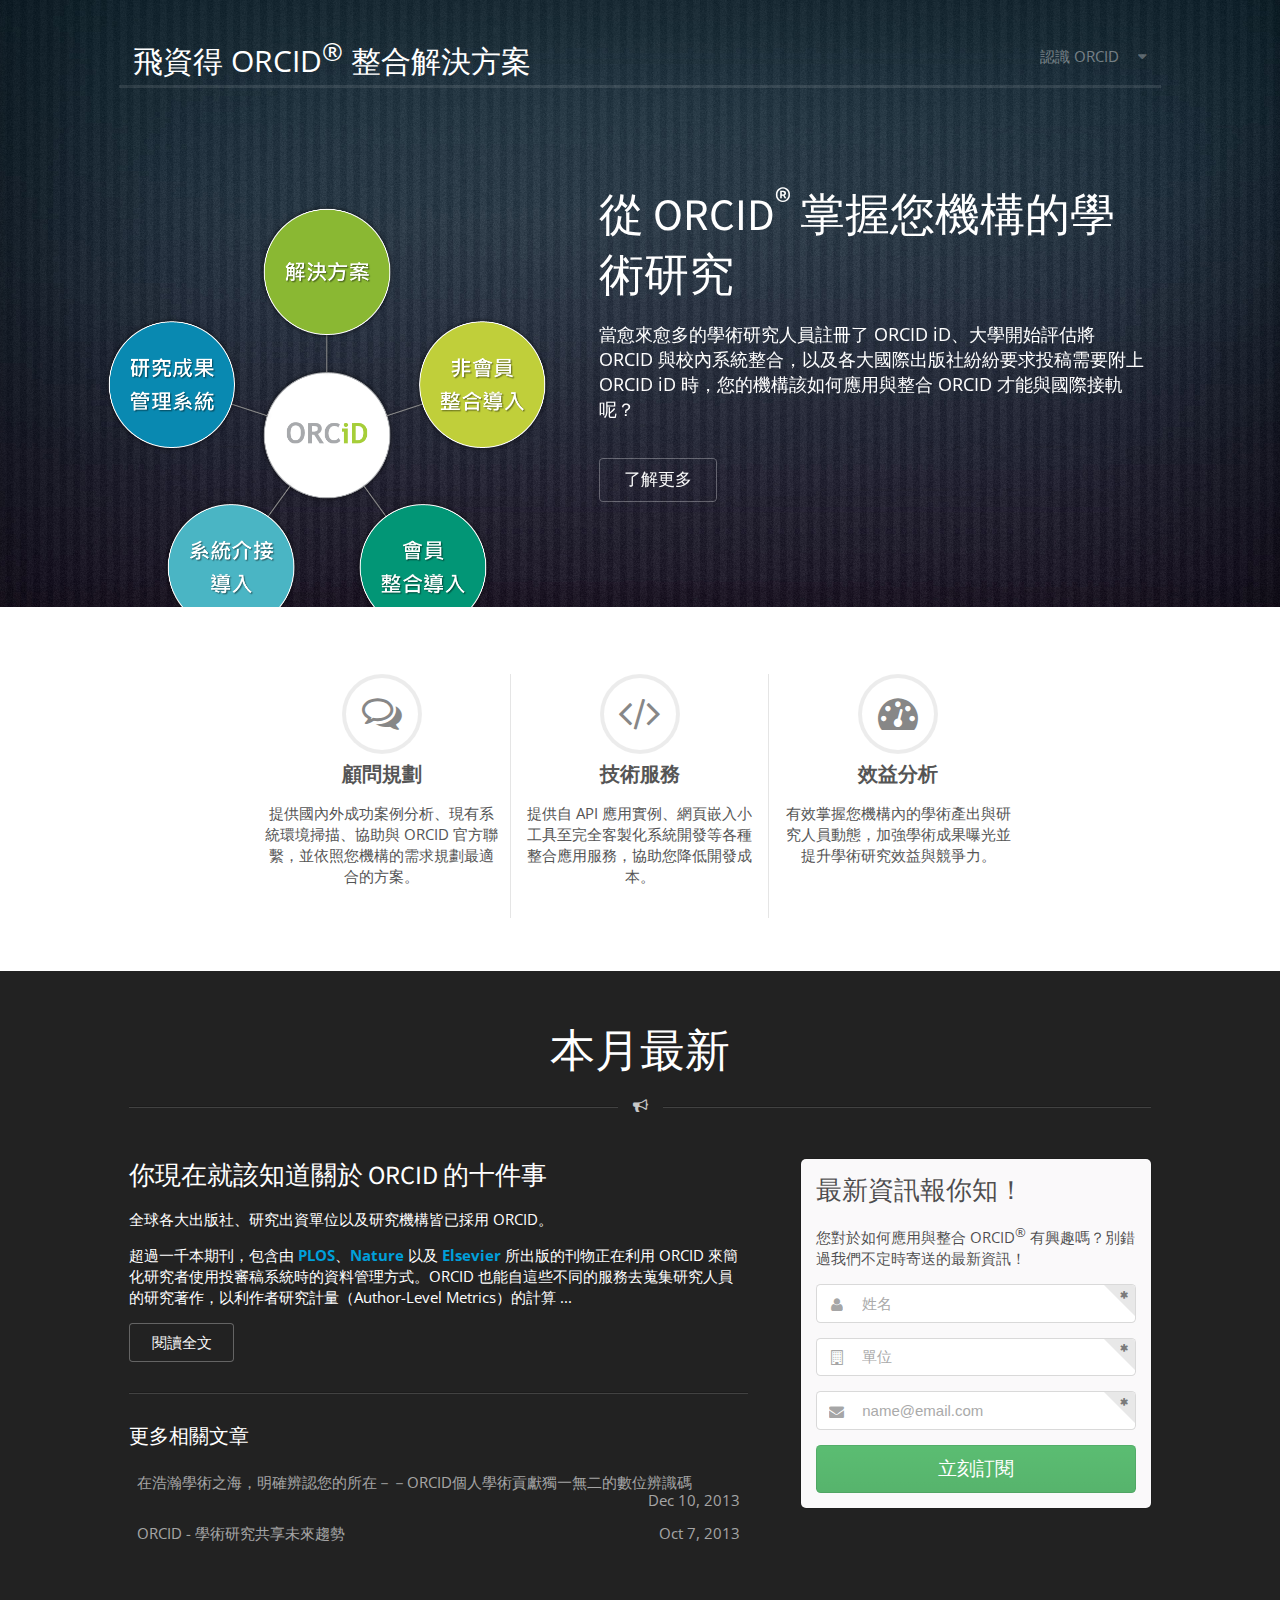
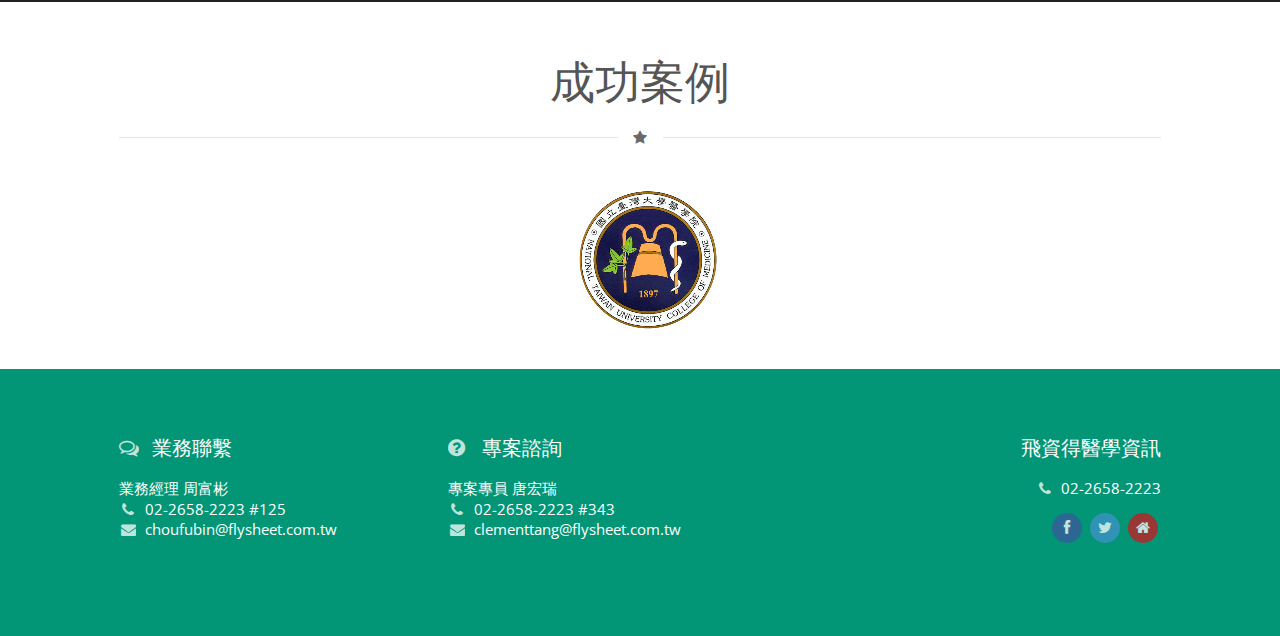
==== commit 567cecf0: "FlyMed ORCID Website v0.4.0" ====
--- a/index.html
+++ b/index.html
@@ -380,6 +380,12 @@
 		<div class="ten wide column">
  			<div class="ui two column stackable grid">
 				<div class="column">
+					<div class="ui header"><i class="chat outline icon"></i> 業務聯繫</div>
+					<p>業務經理 周富彬<br>
+					<i class="phone icon"></i> 02-2658-2223 #125<br>
+					<i class="mail icon"></i> choufubin@flysheet.com.tw</p>
+				</div>
+				<div class="column">
 					<div class="ui header"><i class="help icon"></i> 專案諮詢</div>
 					<p>專案專員 唐宏瑞<br>
 					<i class="phone icon"></i> 02-2658-2223 #343<br>
